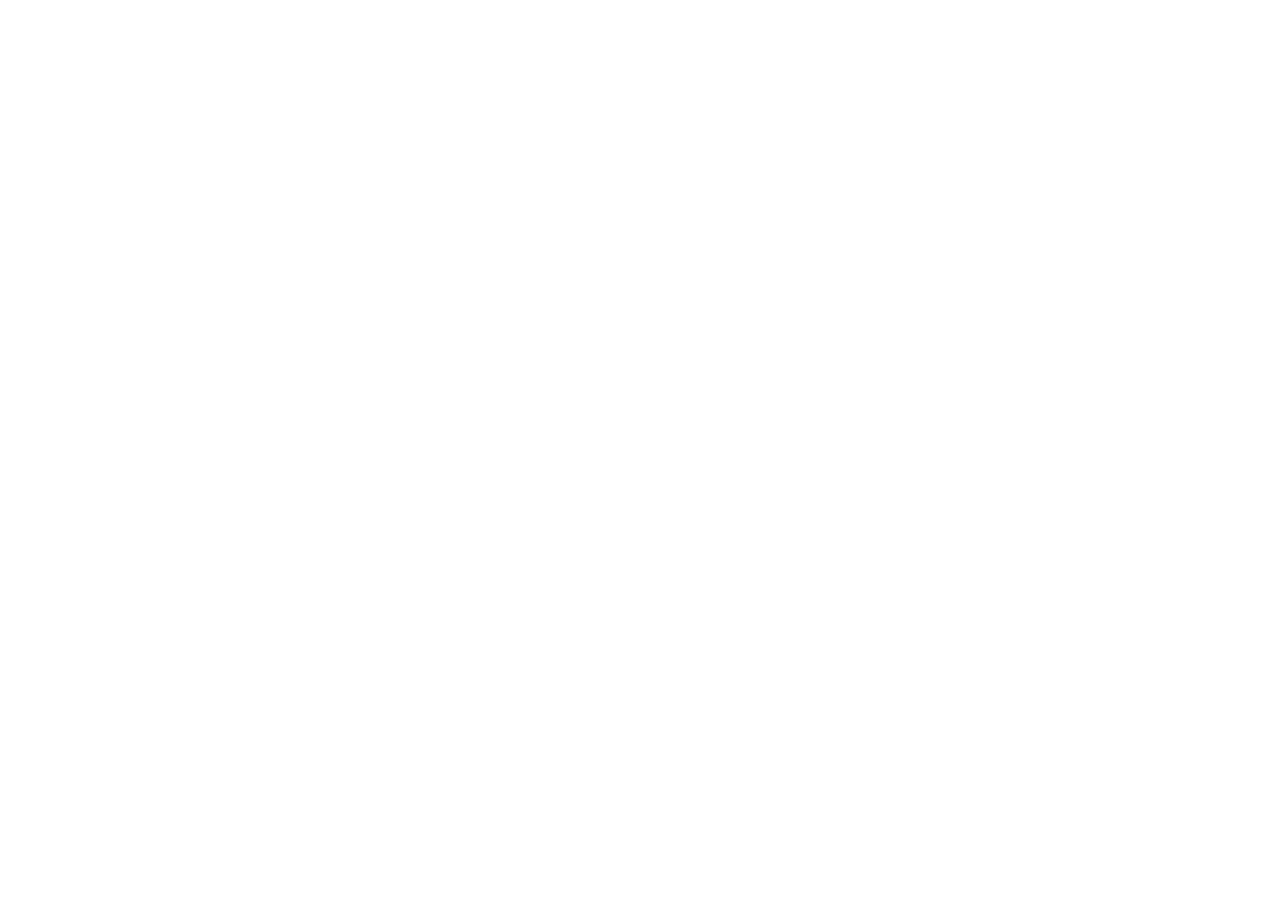
==== index.html @ f9044949 "first commit" ====
<!DOCTYPE html>
<html lang="en">
<head>
    <meta charset="UTF-8">
    <meta name="viewport" content="width=device-width, initial-scale=1.0">
    <title>My Portfolio Website</title>
    <link rel="stylesheet" href="css/style.css">
</head>
<body>
    <h1></h1>
</body>
</html>
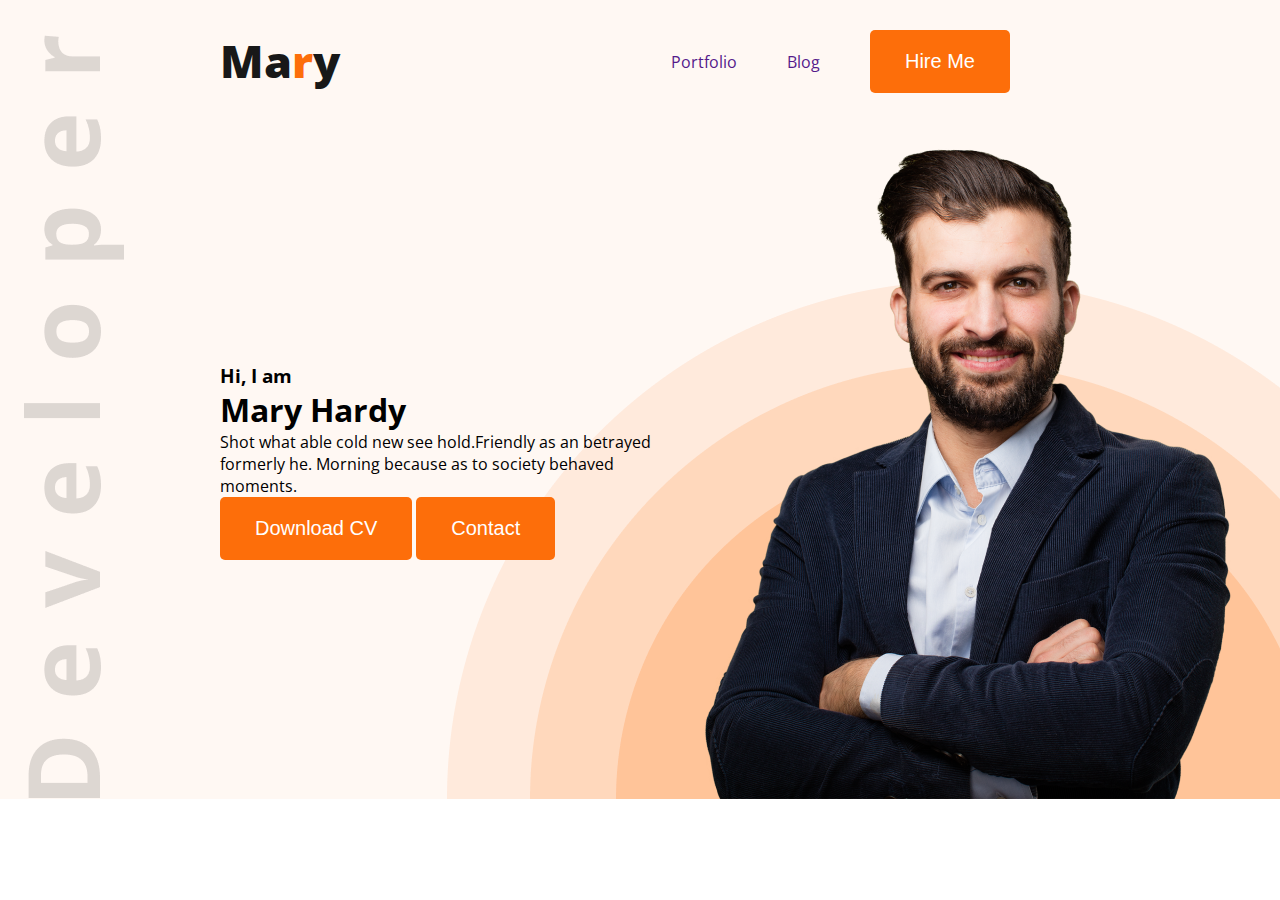
==== commit 110fdc56: "added header and banner section in index.html file" ====
--- a/index.html
+++ b/index.html
@@ -5,8 +5,35 @@
     <meta name="viewport" content="width=device-width, initial-scale=1.0">
     <title>My Portfolio Website</title>
     <link rel="stylesheet" href="css/style.css">
+    <link rel="preconnect" href="https://fonts.googleapis.com">
+    <link rel="preconnect" href="https://fonts.gstatic.com" crossorigin>
+    <link href="https://fonts.googleapis.com/css2?family=Open+Sans:wght@400;500;600;700;800&family=Work+Sans:wght@400;600;700&display=swap" rel="stylesheet">
 </head>
 <body>
-    <h1></h1>
+    <!-- Header section -->
+    <header class="header-section">
+        <nav class="header-nav">
+            <h3 class="nav-title">Ma<span class="text-orange">r</span>y</h3>
+            <ul class="nav-menu">
+                <li><a href="">Portfolio</a></li>
+                <li><a href="">Blog</a></li>
+                <li><button class="btn-primary">Hire Me</button></li>
+            </ul>
+        </nav>
+
+        <div class="banner">
+            <div class="banner-content">
+                <h3>Hi, I  am</h3>
+                <h1>Mary Hardy</h1>
+                <p>Shot what able cold new see hold.Friendly as an betrayed formerly he. Morning because as to society behaved moments.</p>
+                <div class="contact-info">
+                    <button class="btn-primary">Download CV</button>
+                    <button href="" class="btn-primary">Contact</button>
+                </div>
+                
+            </div>
+            <img src="images/hardy.png" alt="">
+        </div>
+    </header>
 </body>
 </html>--- a/css/style.css
+++ b/css/style.css
@@ -0,0 +1,69 @@
+*{
+    margin: 0;
+    padding: 0;
+}
+
+/* Common Styles */
+body{
+    font-family: 'Open Sans', sans-serif;
+}
+.text-orange{
+    color: #FD6E0A;
+}
+.btn-primary{
+    padding: 20px 35px;
+    background-color: #FD6E0A;
+    color: white;
+    border-radius: 5px;
+    border: none;
+    font-size: 20px;
+    text-decoration: none;
+    cursor: pointer;
+}
+
+/* Header section styles */
+.header-section{
+    background-color:#FFF8F3;
+    background-image: url('../images/header_bg.png'), url('../images/developer.png');
+    background-repeat: no-repeat;
+    background-position: bottom right, 2% 100%;
+    
+    
+}
+.header-nav{
+    display: flex;
+    justify-content: space-between;
+    padding: 30px 220px;
+}
+.nav-title{
+    color: #181818;
+    font-family: Open Sans;
+    font-size: 45px;
+    font-style: normal;
+    font-weight: 800;
+    line-height: normal;
+}
+.nav-menu{
+    display: flex;
+    align-items: center;
+}
+.nav-menu li{
+    list-style: none;
+    margin-right: 50px;
+}
+.nav-menu li a{
+    text-decoration: none;
+}
+/* Banner styles */
+.banner{
+    display: flex;
+    justify-content: space-around;
+    align-items: center ;
+    padding-left: 220px;
+    padding-right: 40px;
+}
+
+.banner img {
+    max-width: 584px;
+    max-height: 676px;
+}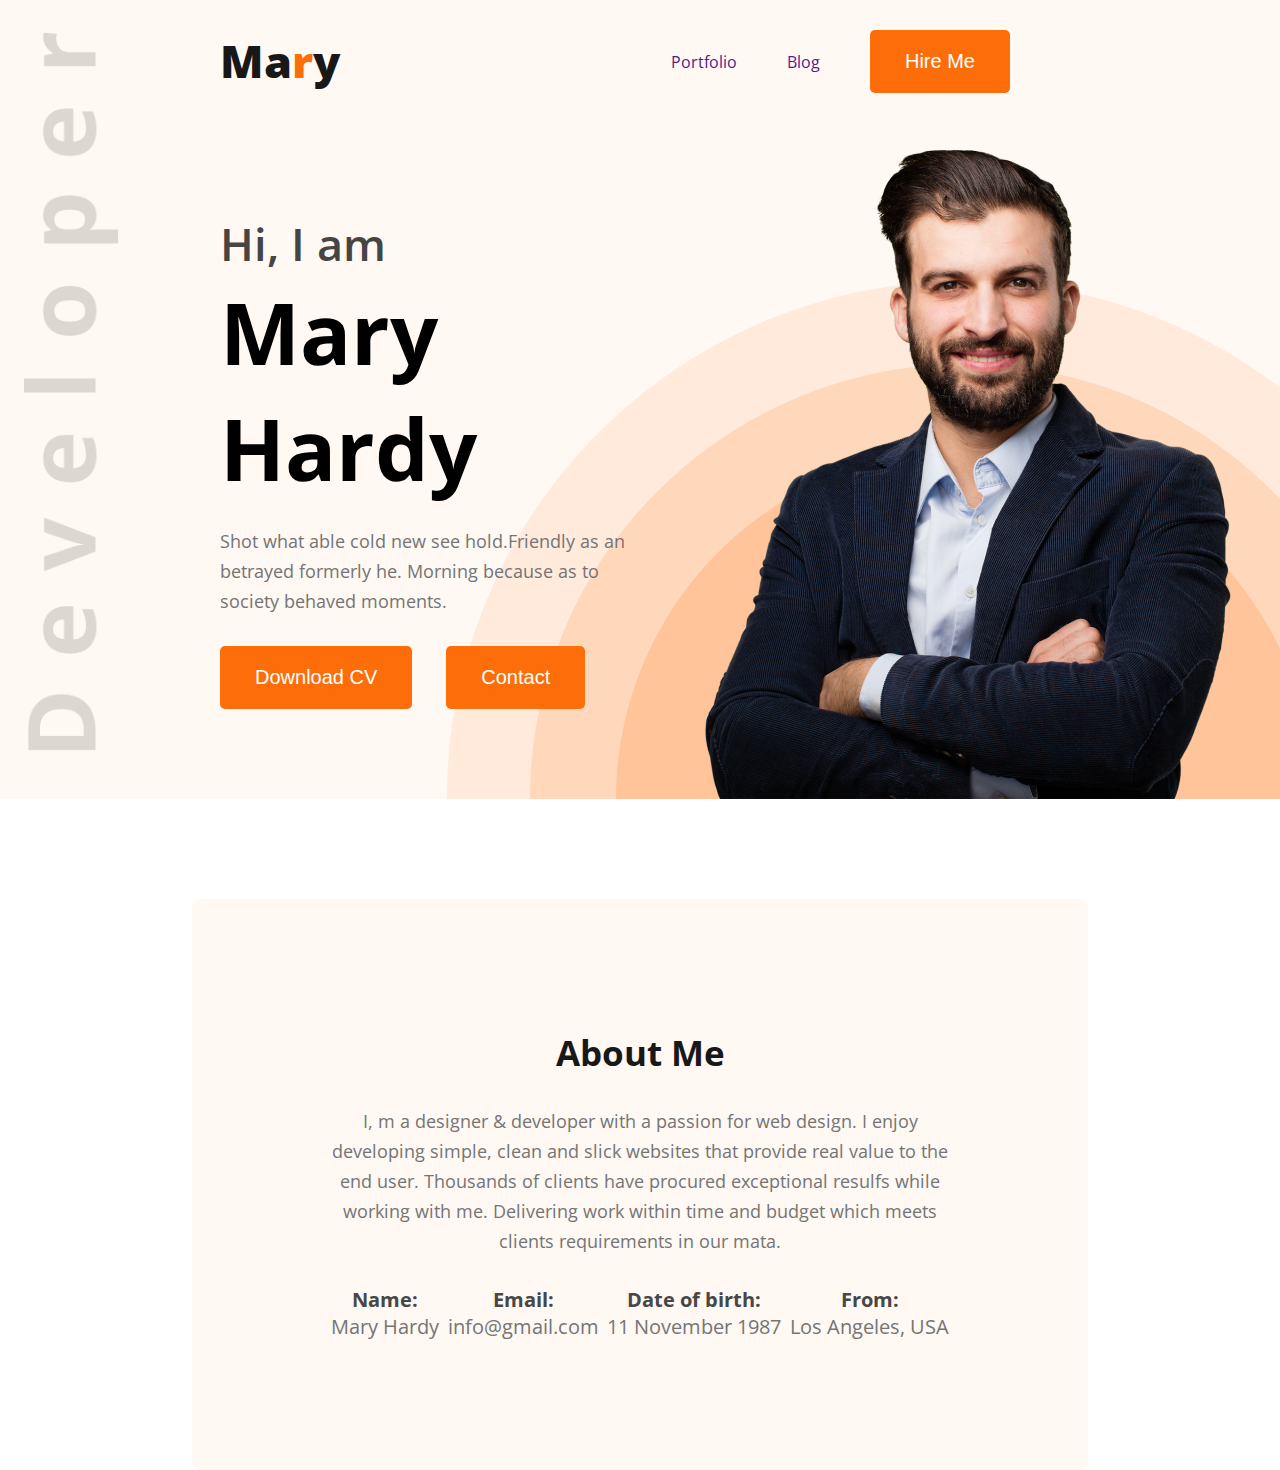
==== commit 999ce86b: "added about section" ====
--- a/index.html
+++ b/index.html
@@ -25,7 +25,7 @@
             <div class="banner-content">
                 <h3>Hi, I  am</h3>
                 <h1>Mary Hardy</h1>
-                <p>Shot what able cold new see hold.Friendly as an betrayed formerly he. Morning because as to society behaved moments.</p>
+                <p class="primary-text">Shot what able cold new see hold.Friendly as an betrayed formerly he. Morning because as to society behaved moments.</p>
                 <div class="contact-info">
                     <button class="btn-primary">Download CV</button>
                     <button href="" class="btn-primary">Contact</button>
@@ -35,5 +35,37 @@
             <img src="images/hardy.png" alt="">
         </div>
     </header>
+
+    <!-- Main Section -->
+    <main>
+        <div class="container">
+            <div class="about-me">
+                <h3 class="section-title">About Me</h3>
+                <p class="section-description primary-text">I, m a designer & developer with a passion for web design. I enjoy developing simple, clean and slick websites that provide real value to the end user. Thousands of clients have procured exceptional resulfs while working with me. Delivering work within time and budget which meets clients requirements in our mata.</p>
+                <div class="personal-info">
+                    <div class="info-box">
+                        <h4>Name:</h4>
+                        <p>Mary Hardy</p>
+                    </div>
+                    <div class="info-box">
+                        <h4>Email:</h4>
+                        <p>info@gmail.com</p>
+                    </div>
+                    <div class="info-box">
+                        <h4>Date of birth:</h4>
+                        <p>11 November 1987</p>
+                    </div>
+                    <div class="info-box">
+                        <h4>From:</h4>
+                        <p>Los Angeles, USA</p>
+                    </div>
+                </div>
+            </div>
+
+
+            <div class="what-i-do"></div>
+            <div class="my-resume"></div>
+        </div>
+    </main>
 </body>
 </html>--- a/css/style.css
+++ b/css/style.css
@@ -20,13 +20,22 @@
     text-decoration: none;
     cursor: pointer;
 }
+.primary-text{
+    color: #757575;
+    font-size: 18px;
+    font-weight: 400;
+    line-height: 30px;
+    margin-top: 20px;
+    margin-bottom: 30px;
+}
 
 /* Header section styles */
 .header-section{
     background-color:#FFF8F3;
     background-image: url('../images/header_bg.png'), url('../images/developer.png');
     background-repeat: no-repeat;
-    background-position: bottom right, 2% 100%;
+    background-position: bottom right, 2% 40%;
+    background-size: auto, 95px;
     
     
 }
@@ -63,7 +72,63 @@
     padding-right: 40px;
 }
 
-.banner img {
-    max-width: 584px;
-    max-height: 676px;
+.banner-content h3{
+    font-size: 45px;
+    color: #454545;
+    font-weight: 600;
+}
+.banner-content h1{
+    font-size: 85px;
+    font-weight: 700;
+}
+/* .banner-content p{
+    font-size: 18px;
+    line-height: 30px;
+    font-weight: 400;
+    
+} */
+.contact-info button{
+    margin-right: 30px;
+}
+.contact-info button:last-child{
+    margin-right: 1px;
+}
+
+/* Main Section Styles */
+.container{
+    width: 70%;
+    margin: auto;
+}
+.section-title{
+    color: #181818;
+    font-size: 35px;
+    font-weight: 700;
+
+}
+.about-me{
+    margin-top: 100px;
+    padding: 130px 0px;
+    border-radius: 10px;
+    background: #FFF8F3;
+    text-align: center;
+}
+.section-description{
+    width: 70%;
+    margin: 30px auto;
+}
+.personal-info{
+    display: flex;
+    align-items: center;
+    justify-content: space-around;
+    width: 70%;
+    margin: auto;
+}
+.info-box{
+    font-size: 20px;
+}
+.info-box h4{
+    color: #474747;
+}
+.info-box p{
+    color: #757575;
 }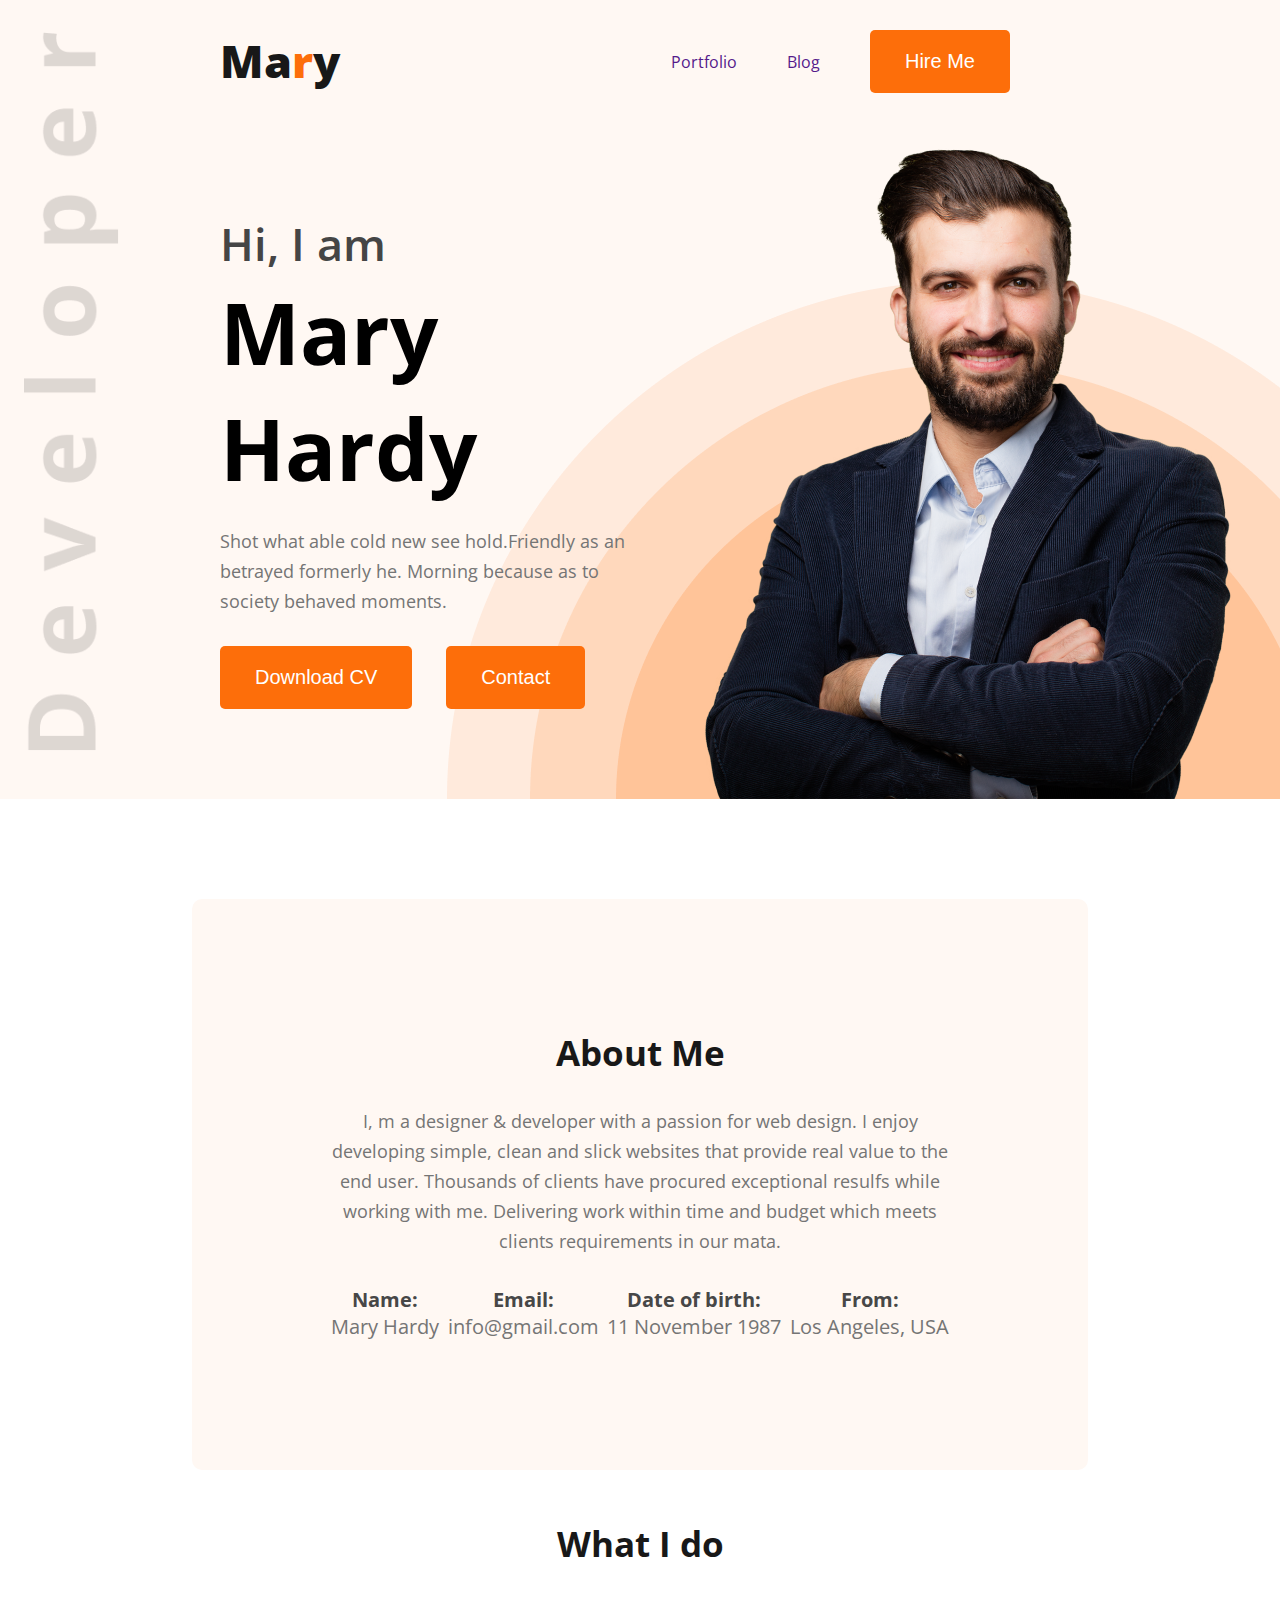
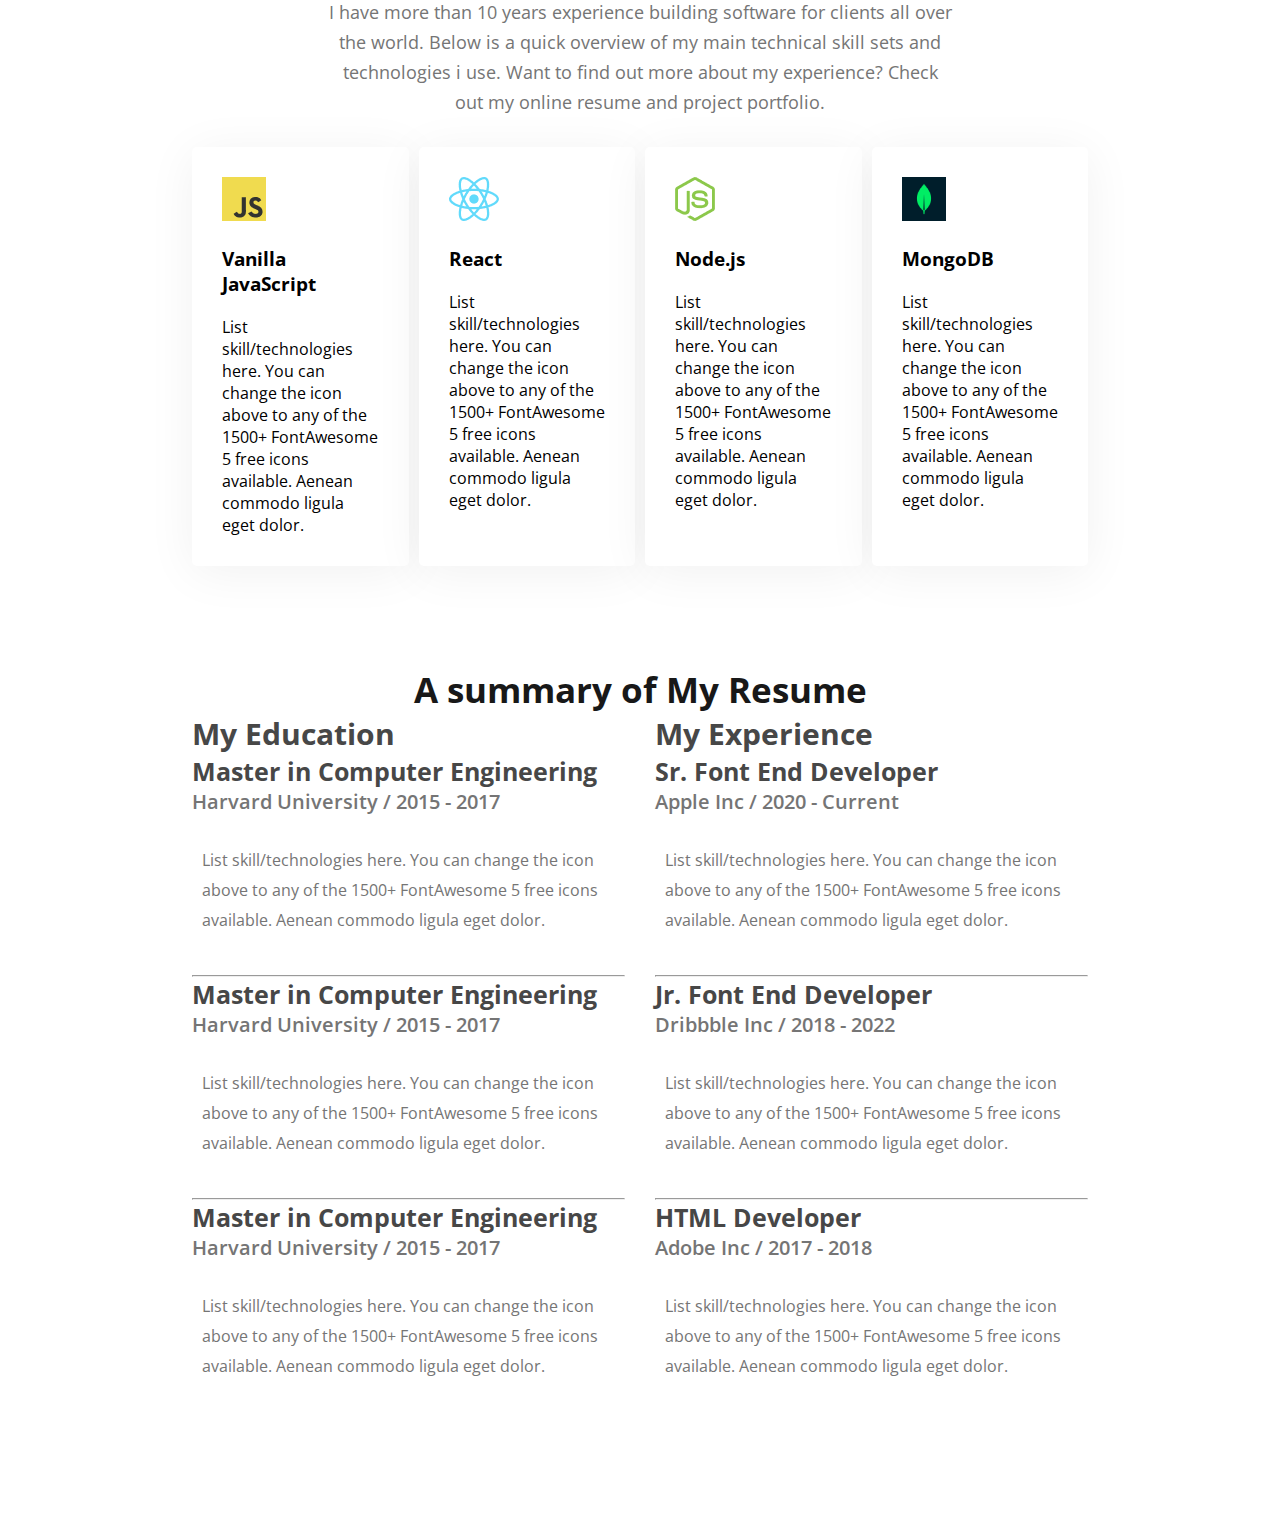
==== commit 4b62aab6: "added about and resume section" ====
--- a/index.html
+++ b/index.html
@@ -62,9 +62,96 @@
                 </div>
             </div>
 
+            <!-- What I Do Section -->
+            <div class="what-i-do">
+                <h3 class="section-title">What I do</h3>
+                <p class="what-i-do-desc primary-text">I have more than 10 years experience building software for clients all over the world. Below is a quick overview of my main technical skill sets and technologies i use. Want to find out more about my experience? Check out my online resume and project portfolio.</p>
+                <div class="skills">
+                    <div class="skill">
+                        <img src="images/icons/js.png" alt="">
+                        <h3 class="skill-title">Vanilla JavaScript</h3>
+                        <p class="skill-description">List skill/technologies here. You can change the icon above to any of the 1500+ FontAwesome 5 free icons available. Aenean commodo ligula eget dolor.</p>
+                    </div>
+                    <div class="skill">
+                        <img src="images/icons/react.png" alt="">
+                        <h3 class="skill-title">React</h3>
+                        <p class="skill-description">List skill/technologies here. You can change the icon above to any of the 1500+ FontAwesome 5 free icons available. Aenean commodo ligula eget dolor.</p>
+                    </div>
+                    <div class="skill">
+                        <img src="images/icons/nodejs.png" alt="">
+                        <h3 class="skill-title">Node.js</h3>
+                        <p class="skill-description">List skill/technologies here. You can change the icon above to any of the 1500+ FontAwesome 5 free icons available. Aenean commodo ligula eget dolor.</p>
+                    </div>
+                    <div class="skill">
+                        <img src="images/icons/mongo.png" alt="">
+                        <h3 class="skill-title">MongoDB</h3>
+                        <p class="skill-description">List skill/technologies here. You can change the icon above to any of the 1500+ FontAwesome 5 free icons available. Aenean commodo ligula eget dolor.</p>
+                    </div>
+                </div>
+            </div>
 
-            <div class="what-i-do"></div>
-            <div class="my-resume"></div>
+            <!-- Start My Resume Section -->
+            <div class="my-resume">
+                <h3 class="my-resume-title section-title">A summary of My Resume</h3>
+                <div class="my-education-experience">
+                    <div class="my-all-education">
+                        <h2 class="education-heading">My Education</h2>
+                        <div class="my-education">
+                            <h3 class="education-degree">Master in Computer Engineering</h3>
+                            <h4 class="education-institute">Harvard University / 2015 - 2017</h4>
+                            <p class="education-desc primary-text">List skill/technologies here. You can change the icon above 
+                                to any of the 1500+ FontAwesome 5 free icons available. Aenean commodo ligula eget dolor.</p>
+                        </div>
+                        <hr>
+                        <div class="my-education">
+                            <h3 class="education-degree">Master in Computer Engineering</h3>
+                            <h4 class="education-institute">Harvard University / 2015 - 2017</h4>
+                            <p class="education-desc primary-text">List skill/technologies here. You can change the icon above 
+                                to any of the 1500+ FontAwesome 5 free icons available. Aenean commodo ligula eget dolor.</p>
+                        </div>
+                        <hr>
+                        <div class="my-education">
+                            <h3 class="education-degree">Master in Computer Engineering</h3>
+                            <h4 class="education-institute">Harvard University / 2015 - 2017</h4>
+                            <p class="education-desc primary-text">List skill/technologies here. You can change the icon above 
+                                to any of the 1500+ FontAwesome 5 free icons available. Aenean commodo ligula eget dolor.</p>
+                        </div>
+                     
+                        
+                    </div>
+
+
+                    <div class="my-all-experience">
+                        <h2 class="experience-heading">My Experience</h2>
+                        <div class="my-experience">
+                            <h3 class="experience-label">Sr. Font End Developer</h3>
+                            <h4 class="company-name">Apple Inc / 2020 - Current</h4>
+                            <p class="my-responsibilites primary-text">List skill/technologies here. You can change the icon above 
+                                to any of the 1500+ FontAwesome 5 free icons available. Aenean commodo ligula eget dolor.</p>
+                        </div>
+                        <hr>
+                        <div class="my-experience">
+                            <h3 class="experience-label">Jr. Font End Developer</h3>
+                            <h4 class="company-name">Dribbble Inc / 2018 - 2022</h4>
+                            <p class="my-responsibilites primary-text">List skill/technologies here. You can change the icon above 
+                                to any of the 1500+ FontAwesome 5 free icons available. Aenean commodo ligula eget dolor.</p>
+                        </div>
+                        <hr>
+                        <div class="my-experience">
+                            <h3 class="experience-label">HTML Developer</h3>
+                            <h4 class="company-name">Adobe Inc / 2017 - 2018</h4>
+                            <p class="my-responsibilites primary-text">List skill/technologies here. You can change the icon above 
+                                to any of the 1500+ FontAwesome 5 free icons available. Aenean commodo ligula eget dolor.</p>
+                        </div>
+                        
+                        
+                        
+                     
+                        
+                    </div>
+                </div>
+            </div>
+
         </div>
     </main>
 </body>
--- a/css/style.css
+++ b/css/style.css
@@ -131,4 +131,73 @@
 }
 .info-box p{
     color: #757575;
+}
+/* What I Do Styles */
+.what-i-do{
+    margin-top: 50px;
+    margin-bottom: 100px;
+}
+.what-i-do> h3{
+    text-align: center;
+}
+.what-i-do-desc{
+    text-align: center;
+    width: 70%;
+    margin: 30px auto;
+}
+.skills{
+    display: flex;
+    justify-content: space-between;
+    gap: 10px;
+
+}
+.skill{
+    border-radius: 5px;
+    background: #FFF;
+    box-shadow: 0px 6px 50px 0px rgba(0, 0, 0, 0.06);
+    padding: 30px;
+}
+.skill-title{
+    margin: 20px 0px;
+}
+
+/* Style resume section */
+.my-resume{
+    margin-top: 50px;
+    margin-bottom: 100px;
+}
+.my-resume-title{
+    text-align: center;
+}
+.my-education-experience{
+    display: flex;
+    gap: 30px;
+    align-items: center;
+    justify-content: space-between;
+}
+.my-all-education, my-all-experience hr{
+    /* background-color: #D1D1D1;
+    margin-bottom: 30px; */
+}
+.education-heading, .experience-heading{
+    color: #474747;
+    font-size: 30px;
+    font-weight: 700;
+}
+.my-education, .my-experience{
+    
+}
+.education-degree, .experience-label{
+    color: #474747;
+    font-size: 25px;
+    font-weight: 700; 
+}
+.education-institute, .company-name{
+    color: #757575;
+    font-size: 20px;
+    font-weight: 600;
+} 
+.education-desc, .my-responsibilites{
+    font-size: 16px;
+    padding: 10px;
 }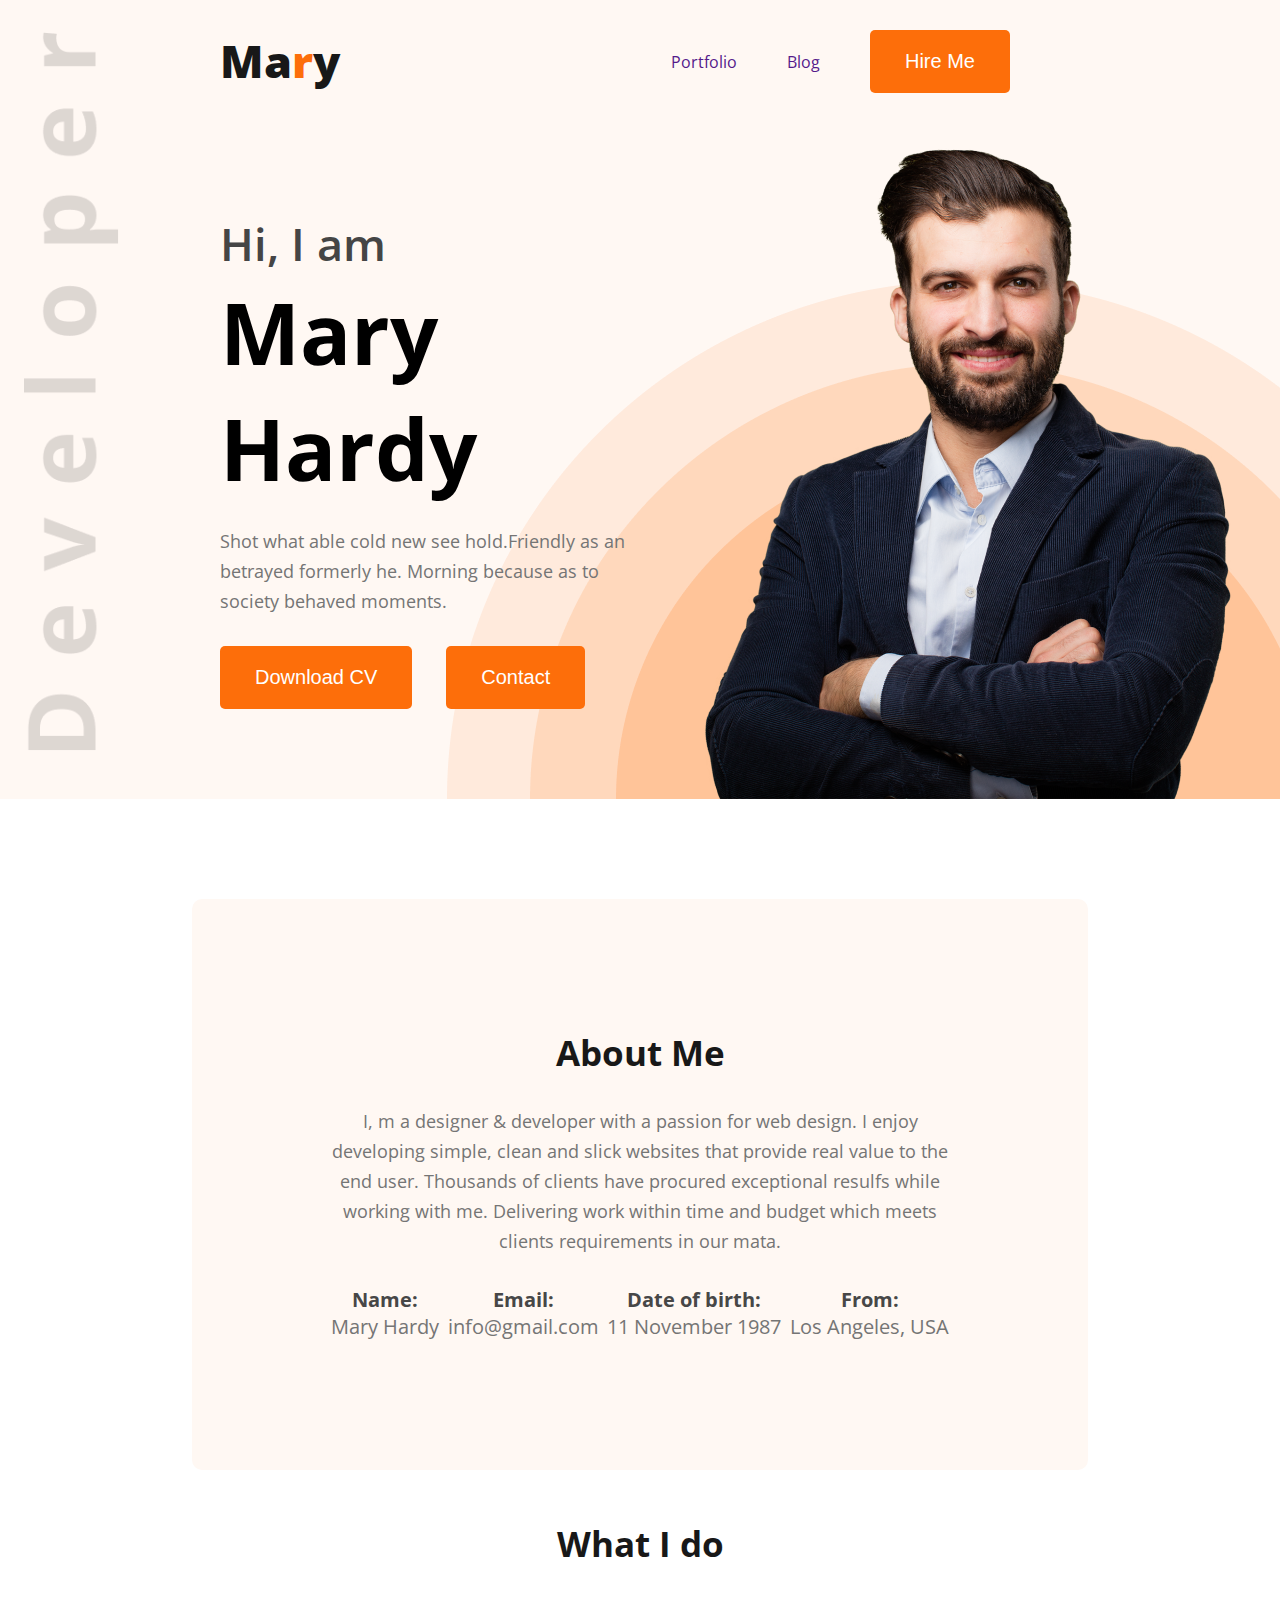
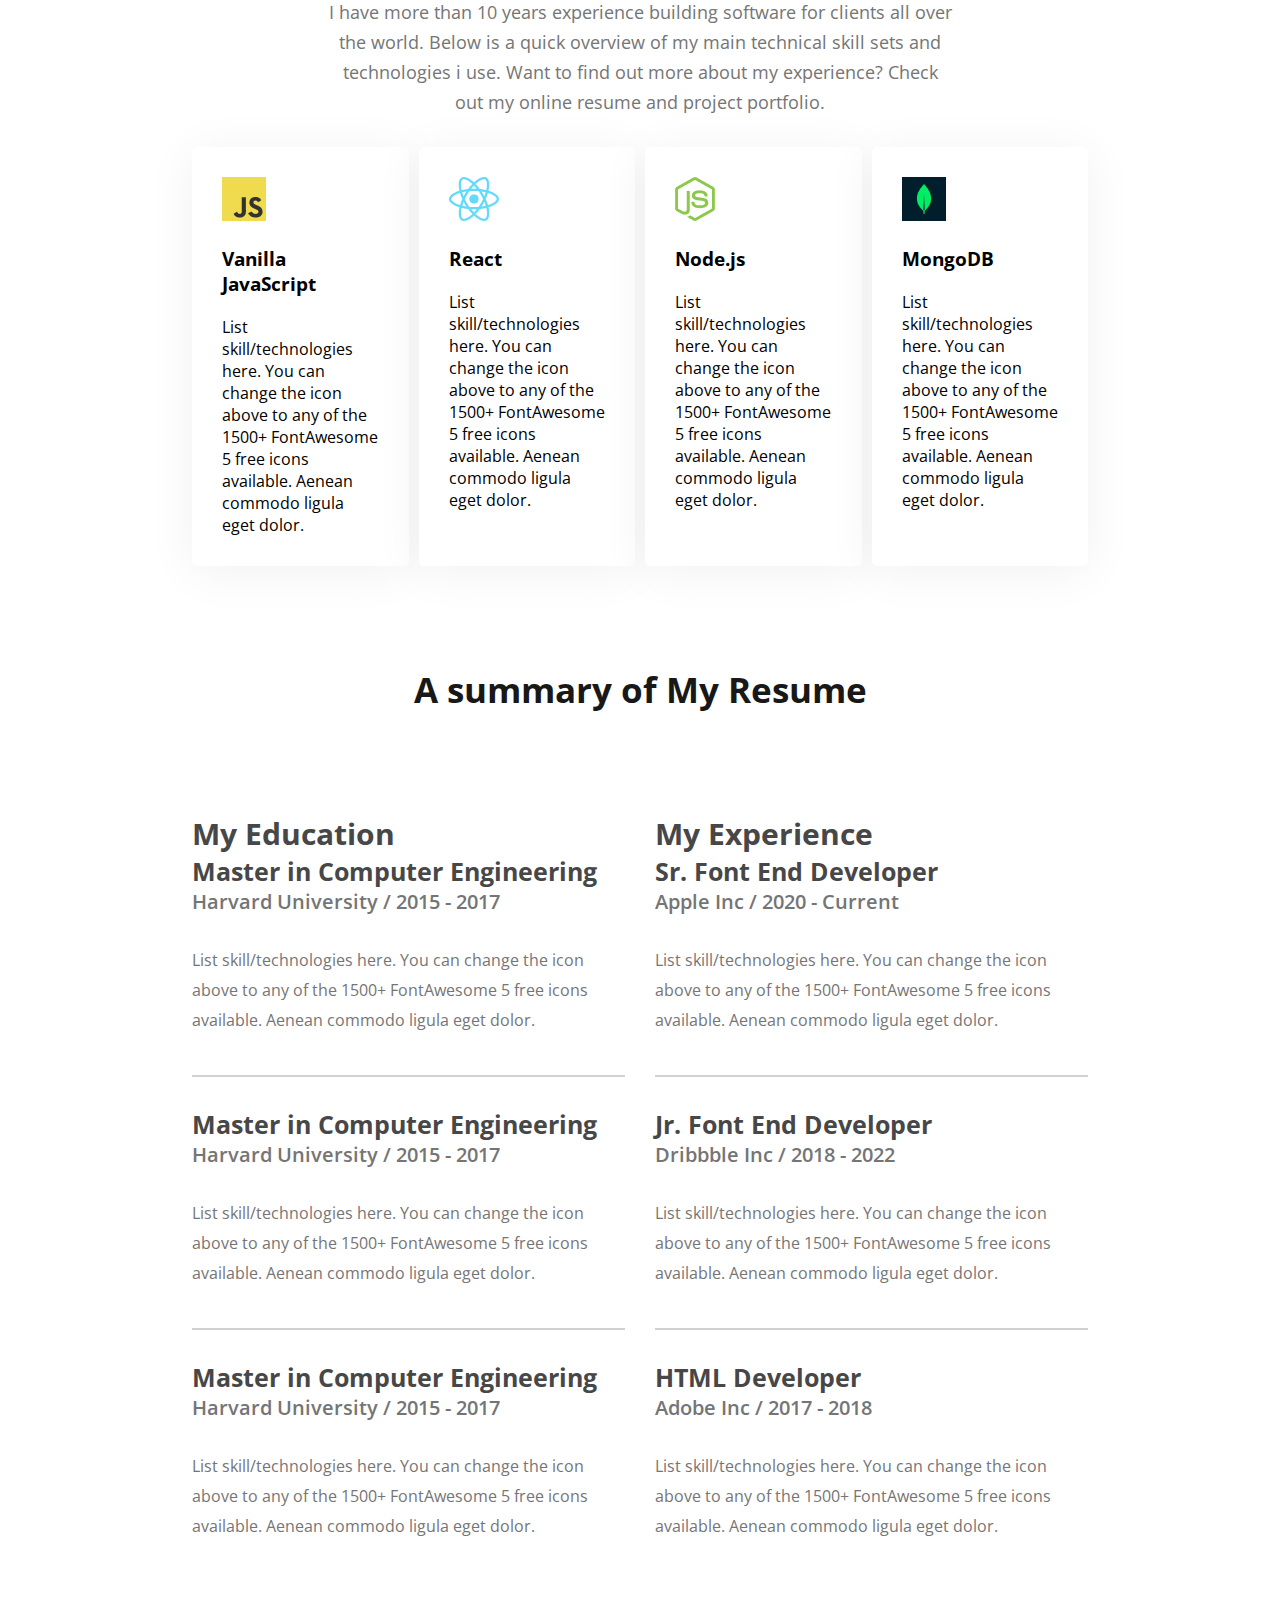
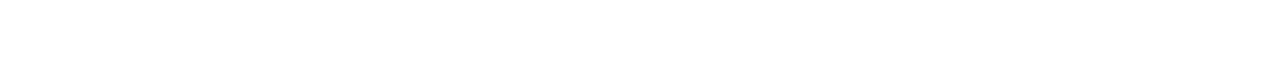
==== commit 752ad028: "update resume section" ====
--- a/index.html
+++ b/index.html
@@ -101,15 +101,17 @@
                             <h4 class="education-institute">Harvard University / 2015 - 2017</h4>
                             <p class="education-desc primary-text">List skill/technologies here. You can change the icon above 
                                 to any of the 1500+ FontAwesome 5 free icons available. Aenean commodo ligula eget dolor.</p>
+                            <hr>
                         </div>
-                        <hr>
+                        
                         <div class="my-education">
                             <h3 class="education-degree">Master in Computer Engineering</h3>
                             <h4 class="education-institute">Harvard University / 2015 - 2017</h4>
                             <p class="education-desc primary-text">List skill/technologies here. You can change the icon above 
                                 to any of the 1500+ FontAwesome 5 free icons available. Aenean commodo ligula eget dolor.</p>
+                            <hr>
                         </div>
-                        <hr>
+                        
                         <div class="my-education">
                             <h3 class="education-degree">Master in Computer Engineering</h3>
                             <h4 class="education-institute">Harvard University / 2015 - 2017</h4>
@@ -128,31 +130,38 @@
                             <h4 class="company-name">Apple Inc / 2020 - Current</h4>
                             <p class="my-responsibilites primary-text">List skill/technologies here. You can change the icon above 
                                 to any of the 1500+ FontAwesome 5 free icons available. Aenean commodo ligula eget dolor.</p>
+                                <hr>
                         </div>
-                        <hr>
+                        
                         <div class="my-experience">
                             <h3 class="experience-label">Jr. Font End Developer</h3>
                             <h4 class="company-name">Dribbble Inc / 2018 - 2022</h4>
                             <p class="my-responsibilites primary-text">List skill/technologies here. You can change the icon above 
                                 to any of the 1500+ FontAwesome 5 free icons available. Aenean commodo ligula eget dolor.</p>
+                            <hr>
                         </div>
-                        <hr>
+                        
                         <div class="my-experience">
                             <h3 class="experience-label">HTML Developer</h3>
                             <h4 class="company-name">Adobe Inc / 2017 - 2018</h4>
                             <p class="my-responsibilites primary-text">List skill/technologies here. You can change the icon above 
                                 to any of the 1500+ FontAwesome 5 free icons available. Aenean commodo ligula eget dolor.</p>
                         </div>
-                        
-                        
-                        
-                     
-                        
                     </div>
                 </div>
             </div>
 
         </div>
     </main>
+
+    <!-- Footer Section -->
+    <footer class="footer-section">
+        <div class="container">
+            <div class="footer-content">
+                
+            </div>
+            <div class="footer-contact"></div>
+        </div>
+    </footer>
 </body>
 </html>--- a/css/style.css
+++ b/css/style.css
@@ -168,24 +168,26 @@
 }
 .my-resume-title{
     text-align: center;
+    margin-bottom: 100px;
 }
 .my-education-experience{
     display: flex;
     gap: 30px;
     align-items: center;
     justify-content: space-between;
-}
-.my-all-education, my-all-experience hr{
-    /* background-color: #D1D1D1;
-    margin-bottom: 30px; */
 }
 .education-heading, .experience-heading{
     color: #474747;
     font-size: 30px;
     font-weight: 700;
 }
-.my-education, .my-experience{
-    
+.my-education hr{
+    border: 1px solid #D1D1D1;
+    margin-bottom: 30px;
+}
+.my-experience hr{
+    border: 1px solid #D1D1D1;
+    margin-bottom: 30px;
 }
 .education-degree, .experience-label{
     color: #474747;
@@ -199,5 +201,5 @@
 } 
 .education-desc, .my-responsibilites{
     font-size: 16px;
-    padding: 10px;
+    padding: 10px 10px 10px 0px;
 }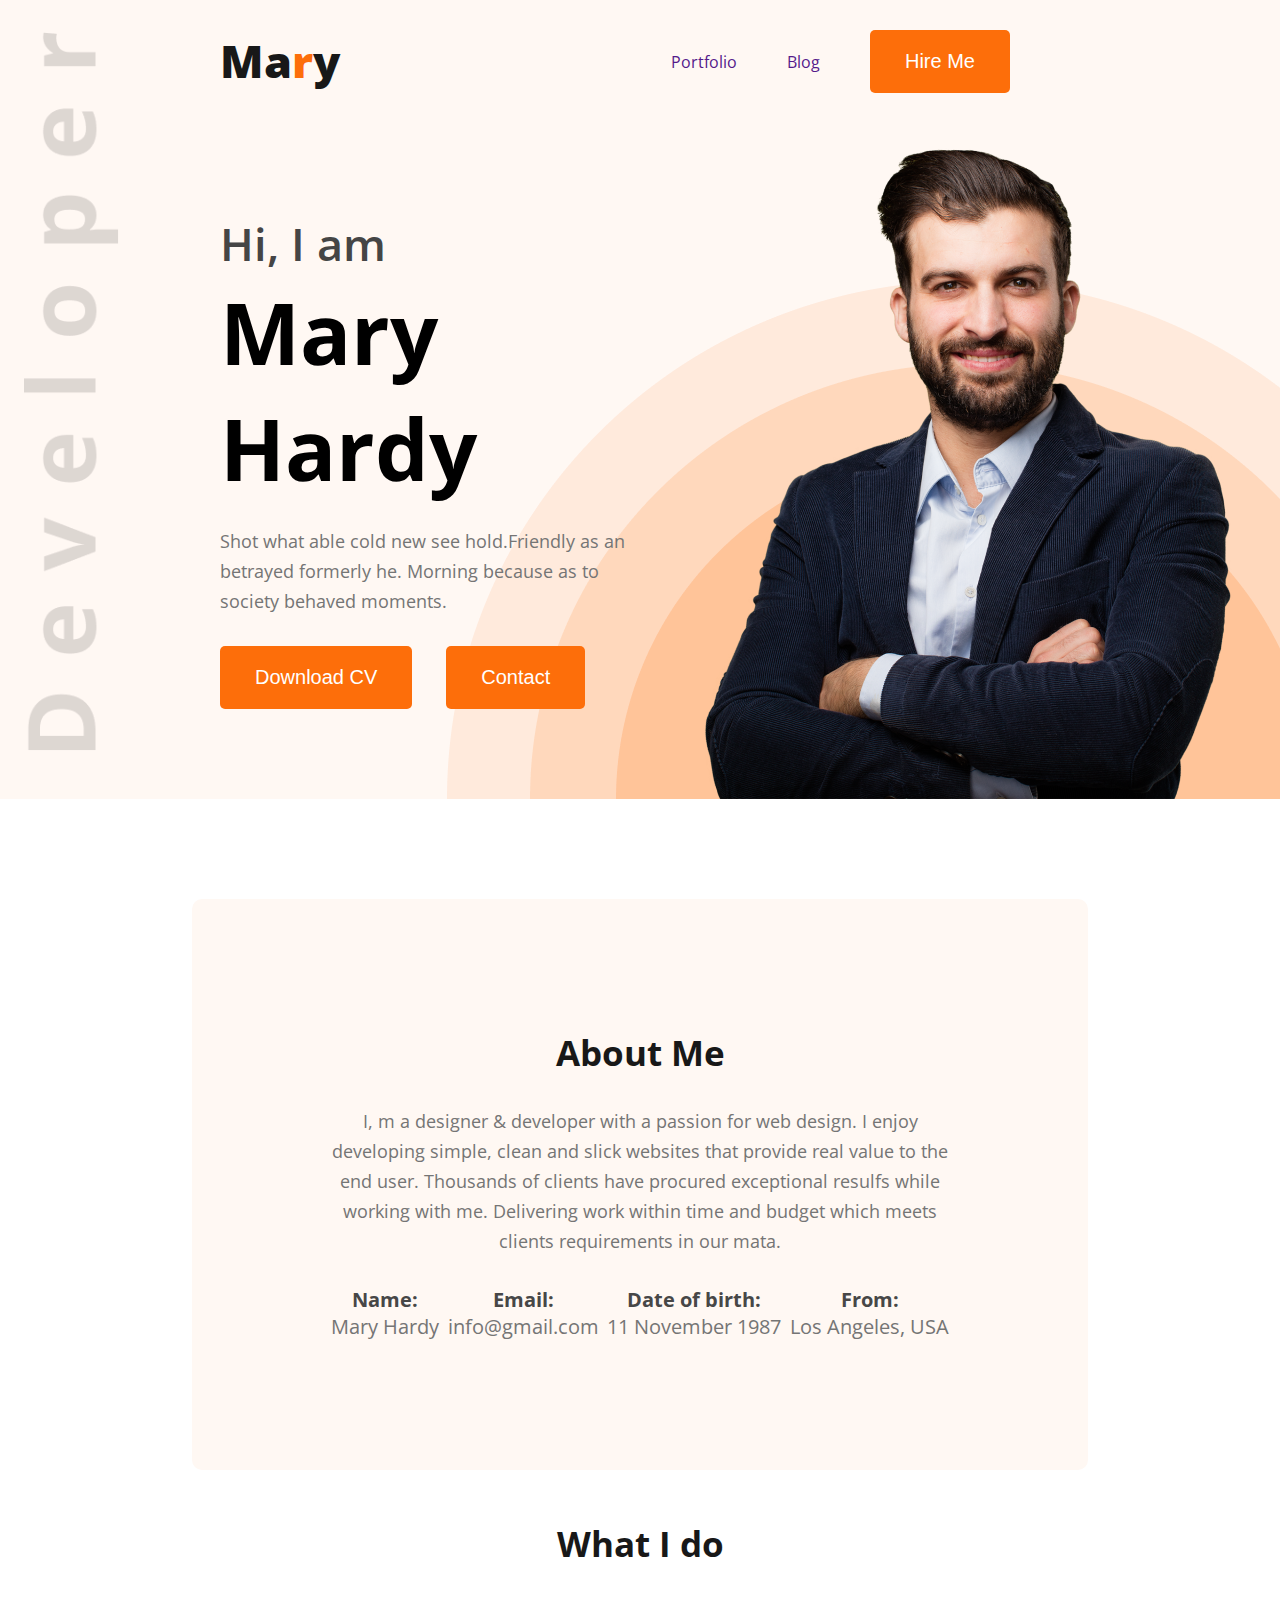
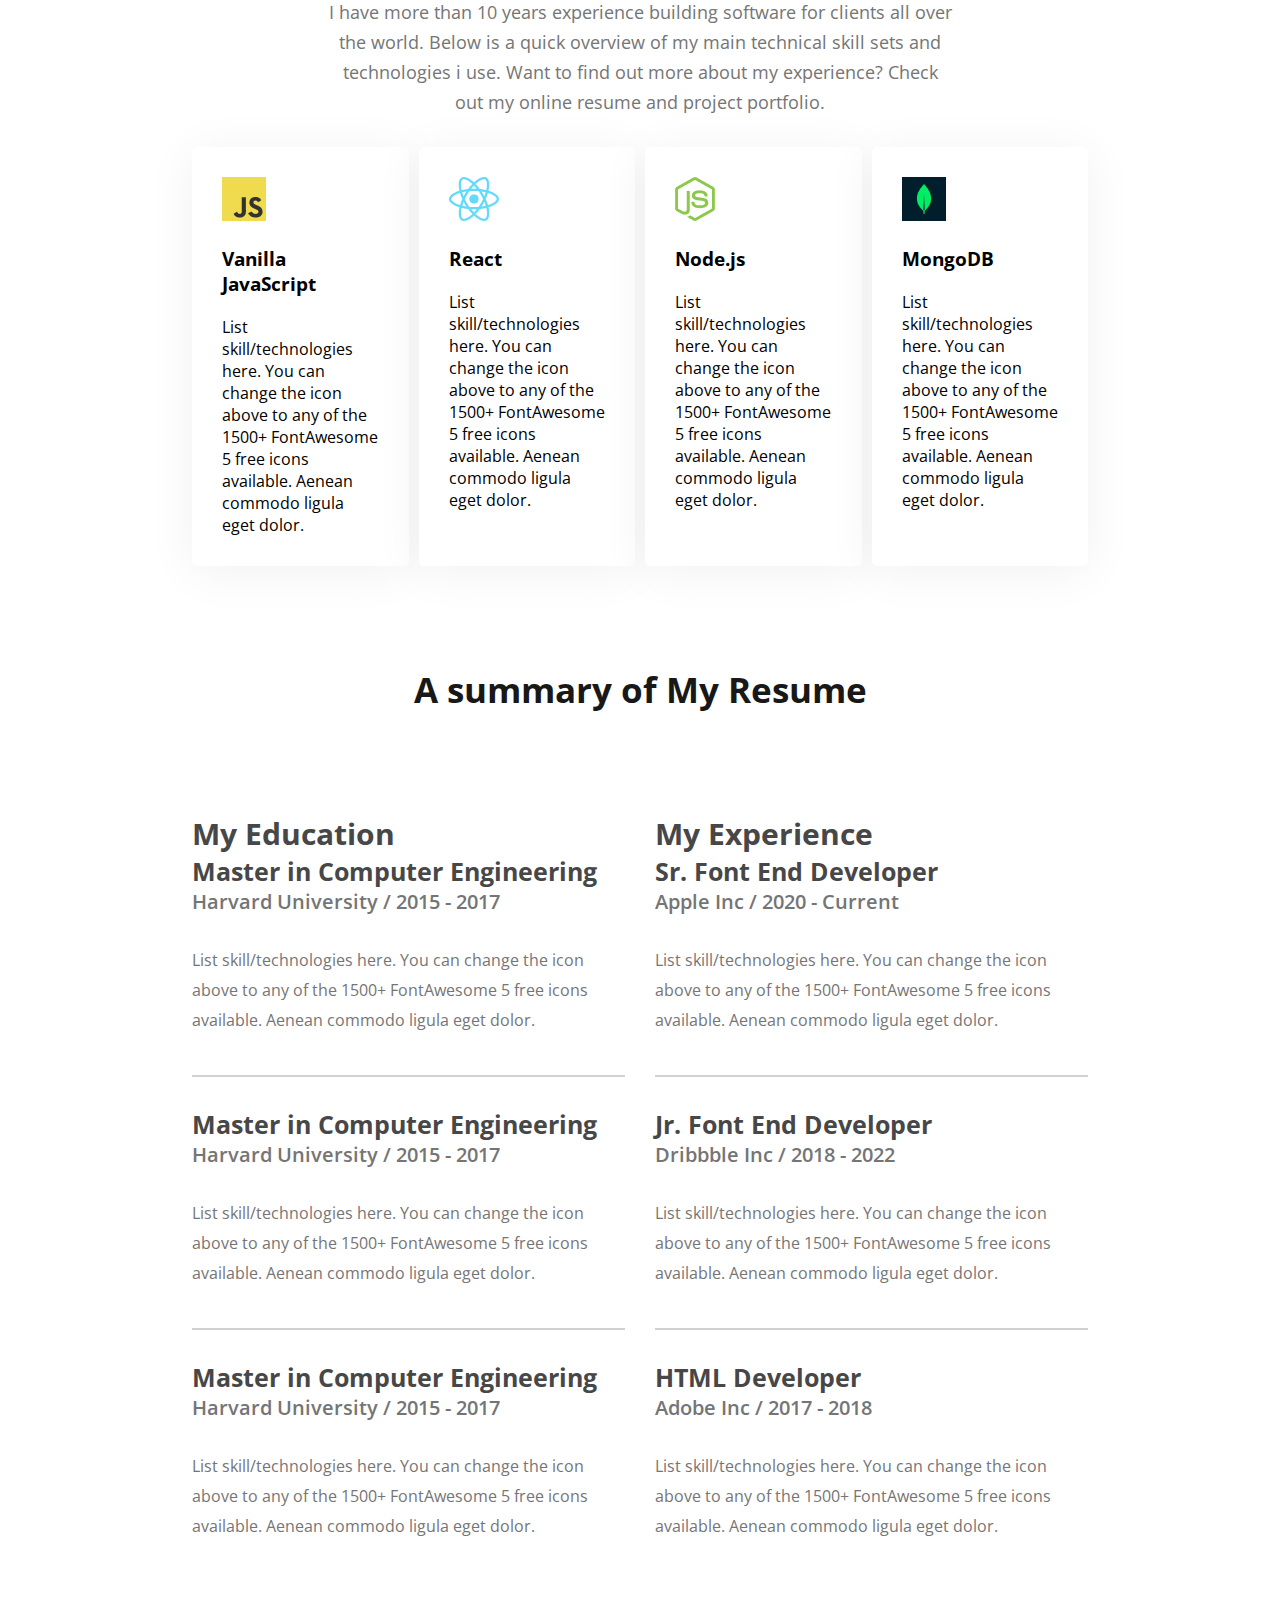
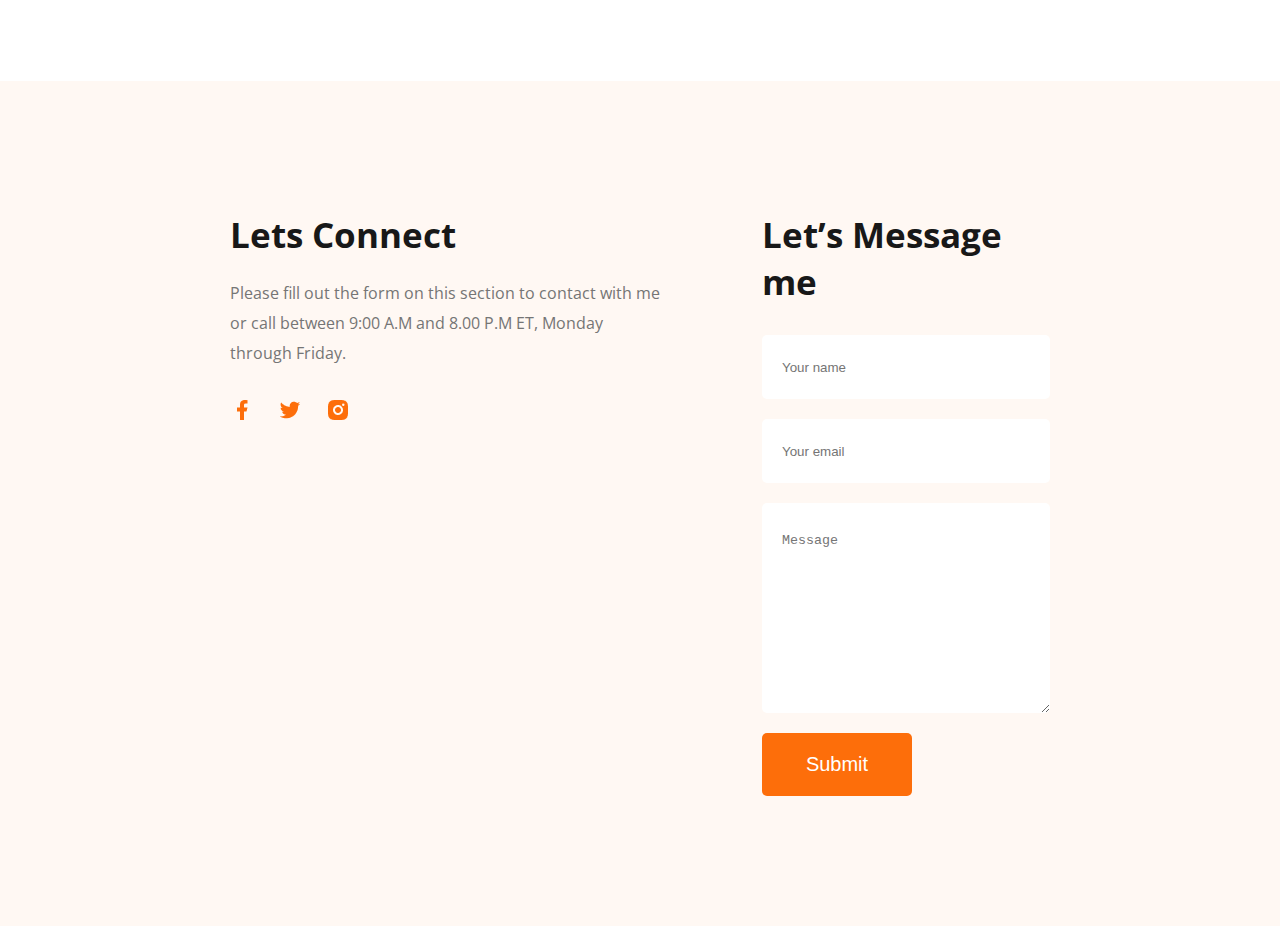
==== commit 1075ff28: "added footer section" ====
--- a/index.html
+++ b/index.html
@@ -156,11 +156,29 @@
 
     <!-- Footer Section -->
     <footer class="footer-section">
-        <div class="container">
+        <div class="footer-details">
             <div class="footer-content">
-                
+                <h3 class="section-title">Lets Connect</h3>
+                <p class="primary-text">
+                    Please fill out the form on this section to contact with me or call between 9:00 A.M and 8.00 P.M ET, Monday through Friday.
+                </p>
+                <div class="social-link">
+                    <img src="images/icons/facebook.png" alt="Facebook icon">
+                    <img src="images/icons/twitter.png" alt="Facebook icon">
+                    <img src="images/icons/insta.png" alt="Facebook icon">
+                </div>
             </div>
-            <div class="footer-contact"></div>
+            <div class="footer-contact">
+                <h3 class="section-title">
+                    Let’s Message me
+                </h3>
+                <form action="#" class="contact-form">
+                    <input type="text" name="name" id="name" placeholder="Your name">
+                    <input type="email" name="email" id="email" placeholder="Your email">
+                    <textarea name="message" id="message" cols="30" rows="10" placeholder="Message"></textarea>
+                    <button class="btn-primary">Submit</button>
+                </form>
+            </div>
         </div>
     </footer>
 </body>
--- a/css/style.css
+++ b/css/style.css
@@ -202,4 +202,50 @@
 .education-desc, .my-responsibilites{
     font-size: 16px;
     padding: 10px 10px 10px 0px;
+}
+
+/* Style footer section */
+.footer-section{
+    background: #FFF8F3;
+    padding: 130px 230px;
+}
+.footer-content{
+    width: 60%;
+}
+.footer-content p{
+    font-size: 16px;
+}
+.footer-details{
+    display: flex;
+    justify-content: space-between;
+    gap: 100px;
+}
+.social-link img{
+    padding-right: 20px;
+}
+.footer-contact{
+    width: 40%;
+}
+.footer-contact h3{
+    margin-bottom: 30px;
+}
+.contact-form{
+    display: flex;
+    flex-direction: column;
+}
+.contact-form input, textarea{
+    max-width: 460px;
+    height: 64px;
+    border: none;
+    background-color: white;
+    margin-bottom: 20px;
+    padding-left: 20px;
+    border-radius: 5px;
+}
+.contact-form textarea{
+    height: 180px;
+    padding-top: 30px;
+}
+.contact-form button{
+    max-width: 150px;
 }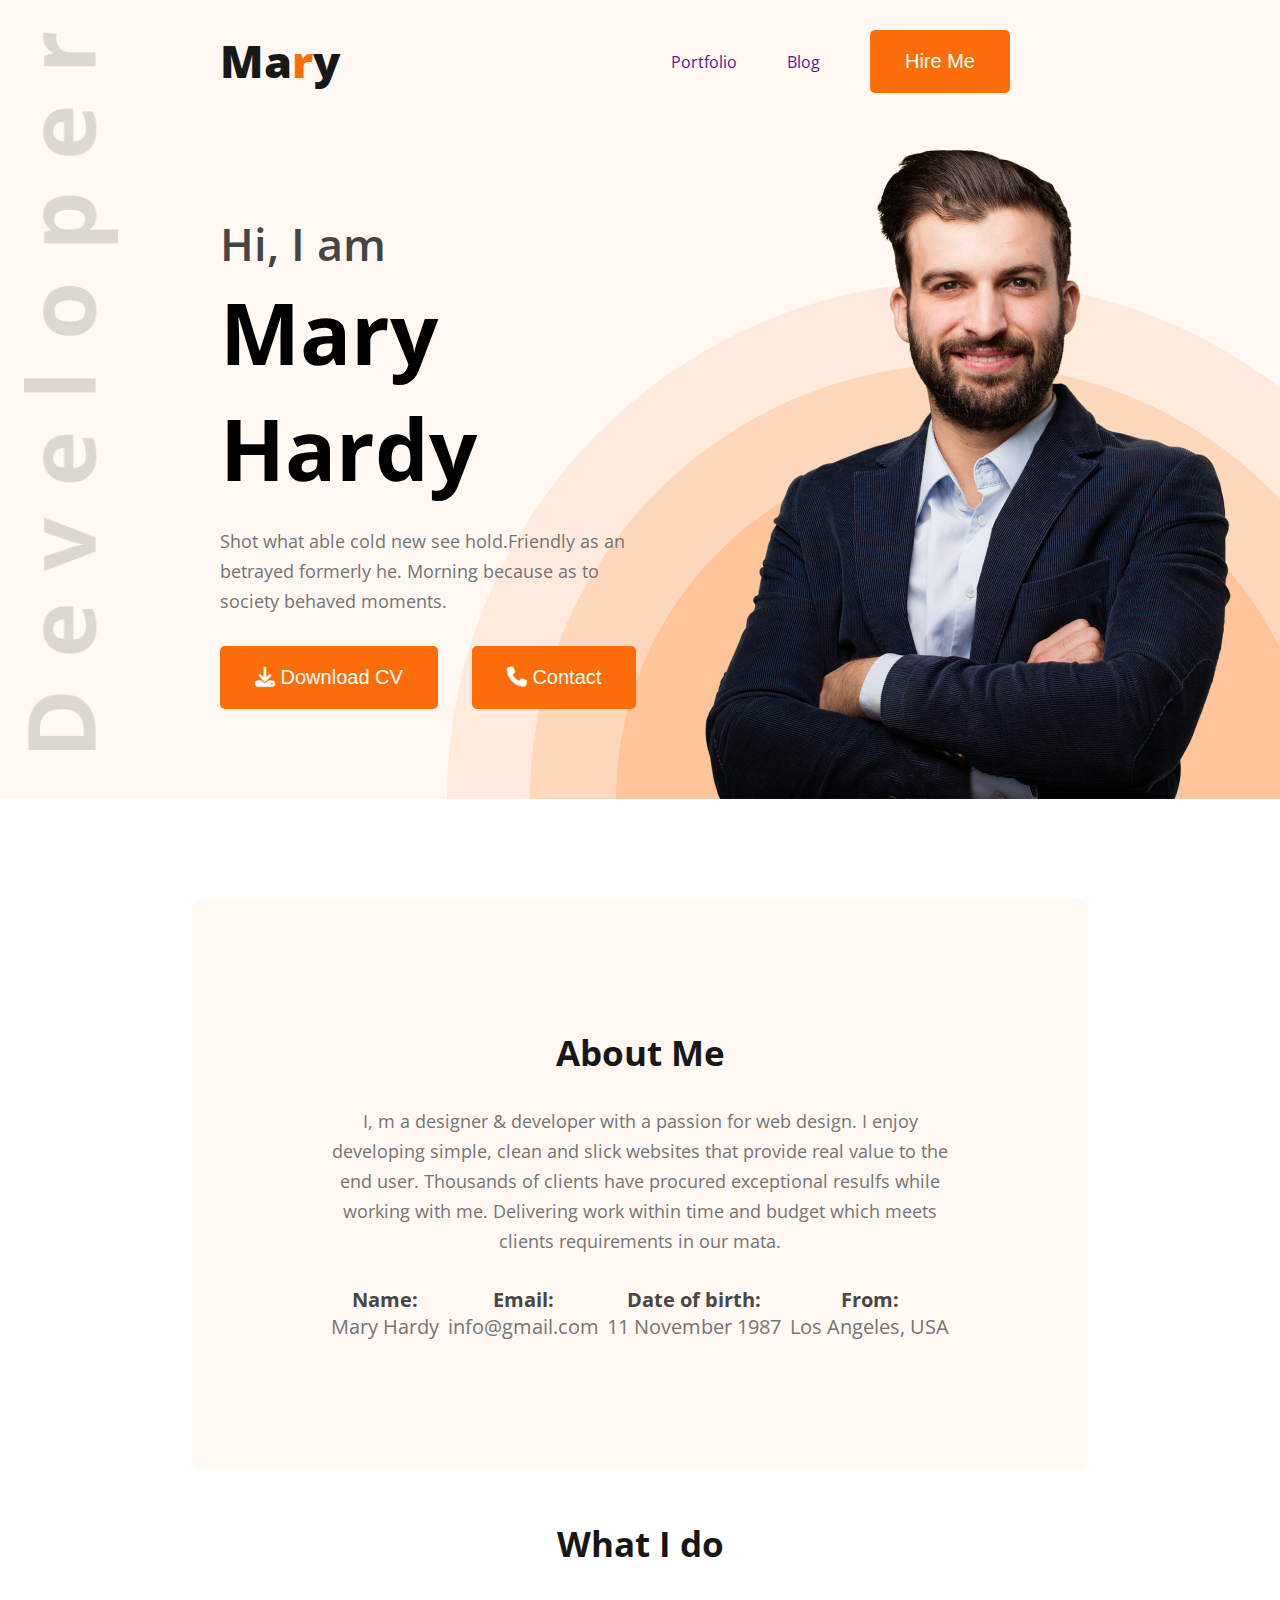
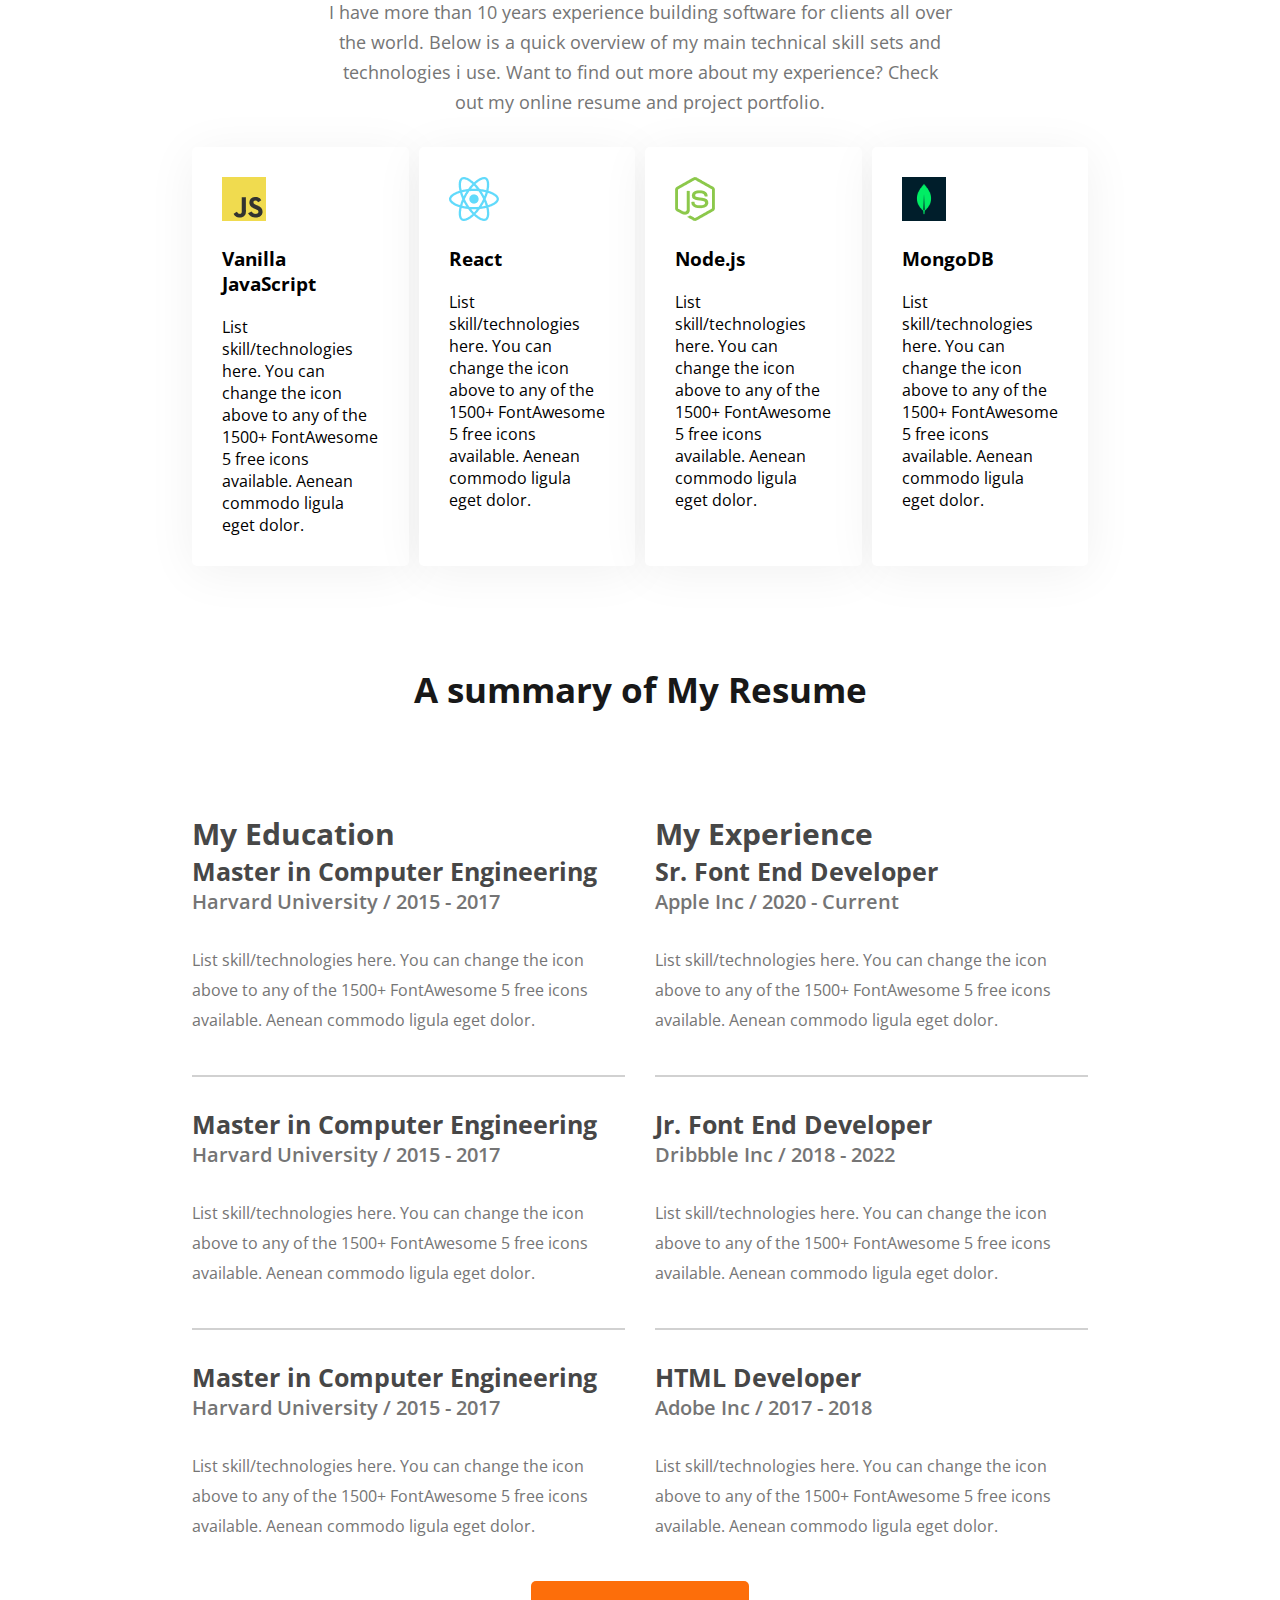
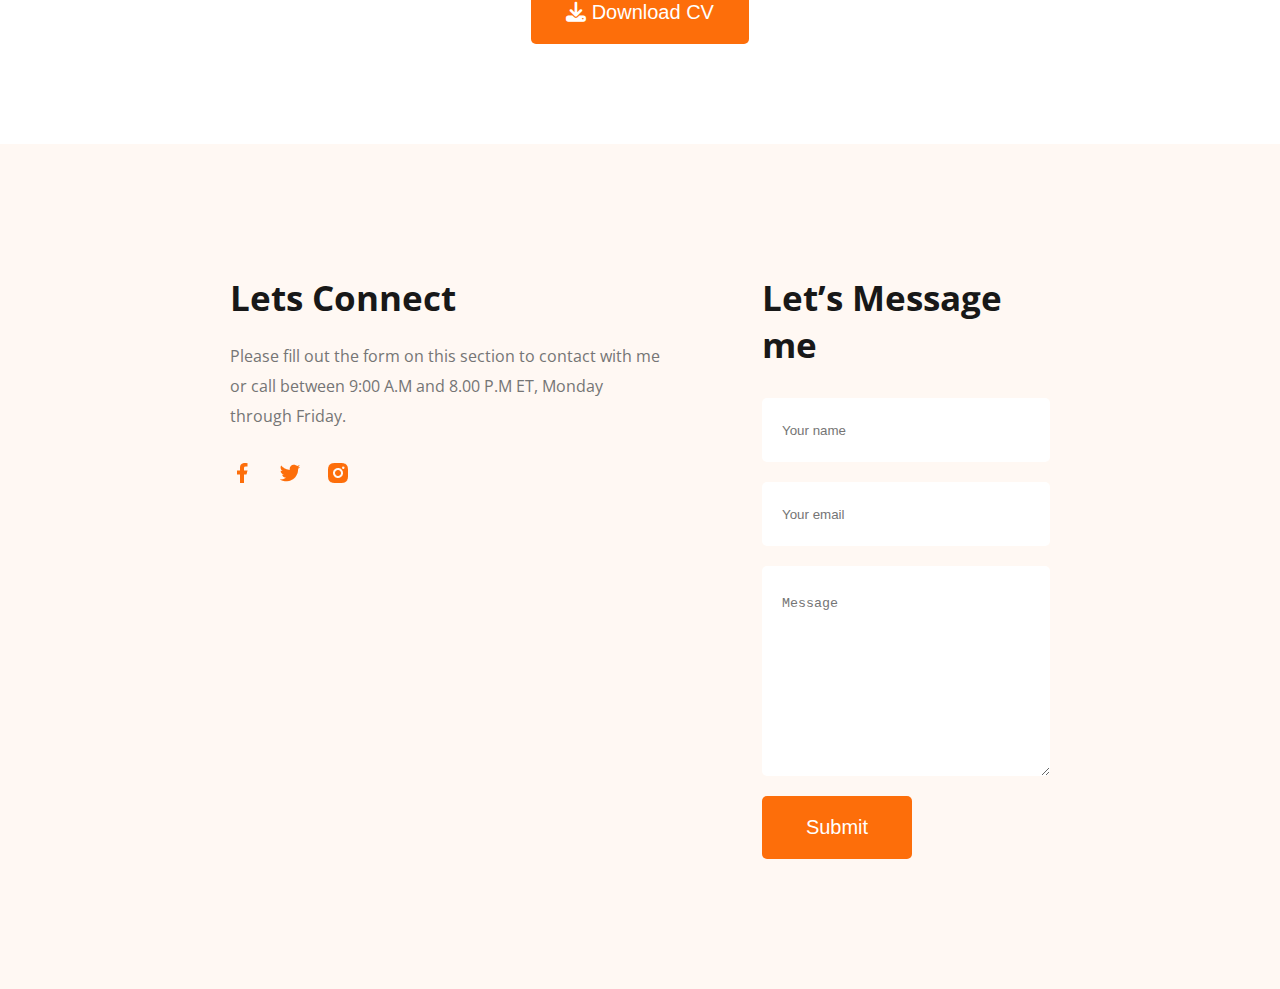
==== commit 67ff191e: "some updated" ====
--- a/index.html
+++ b/index.html
@@ -8,6 +8,7 @@
     <link rel="preconnect" href="https://fonts.googleapis.com">
     <link rel="preconnect" href="https://fonts.gstatic.com" crossorigin>
     <link href="https://fonts.googleapis.com/css2?family=Open+Sans:wght@400;500;600;700;800&family=Work+Sans:wght@400;600;700&display=swap" rel="stylesheet">
+    <link rel="stylesheet" href="https://cdnjs.cloudflare.com/ajax/libs/font-awesome/6.4.0/css/all.min.css">
 </head>
 <body>
     <!-- Header section -->
@@ -27,8 +28,8 @@
                 <h1>Mary Hardy</h1>
                 <p class="primary-text">Shot what able cold new see hold.Friendly as an betrayed formerly he. Morning because as to society behaved moments.</p>
                 <div class="contact-info">
-                    <button class="btn-primary">Download CV</button>
-                    <button href="" class="btn-primary">Contact</button>
+                    <button class="btn-primary"><i class="fa-solid fa-download"></i> Download CV</button>
+                    <button href="" class="btn-primary"><i class="fa-solid fa-phone"></i> Contact</button>
                 </div>
                 
             </div>
@@ -149,6 +150,7 @@
                         </div>
                     </div>
                 </div>
+                <button class="btn-primary"><i class="fa-solid fa-download"></i> Download CV</button>
             </div>
 
         </div>
--- a/css/style.css
+++ b/css/style.css
@@ -166,6 +166,10 @@
     margin-top: 50px;
     margin-bottom: 100px;
 }
+.my-resume button{
+    display: block;
+    margin: auto;
+}
 .my-resume-title{
     text-align: center;
     margin-bottom: 100px;
